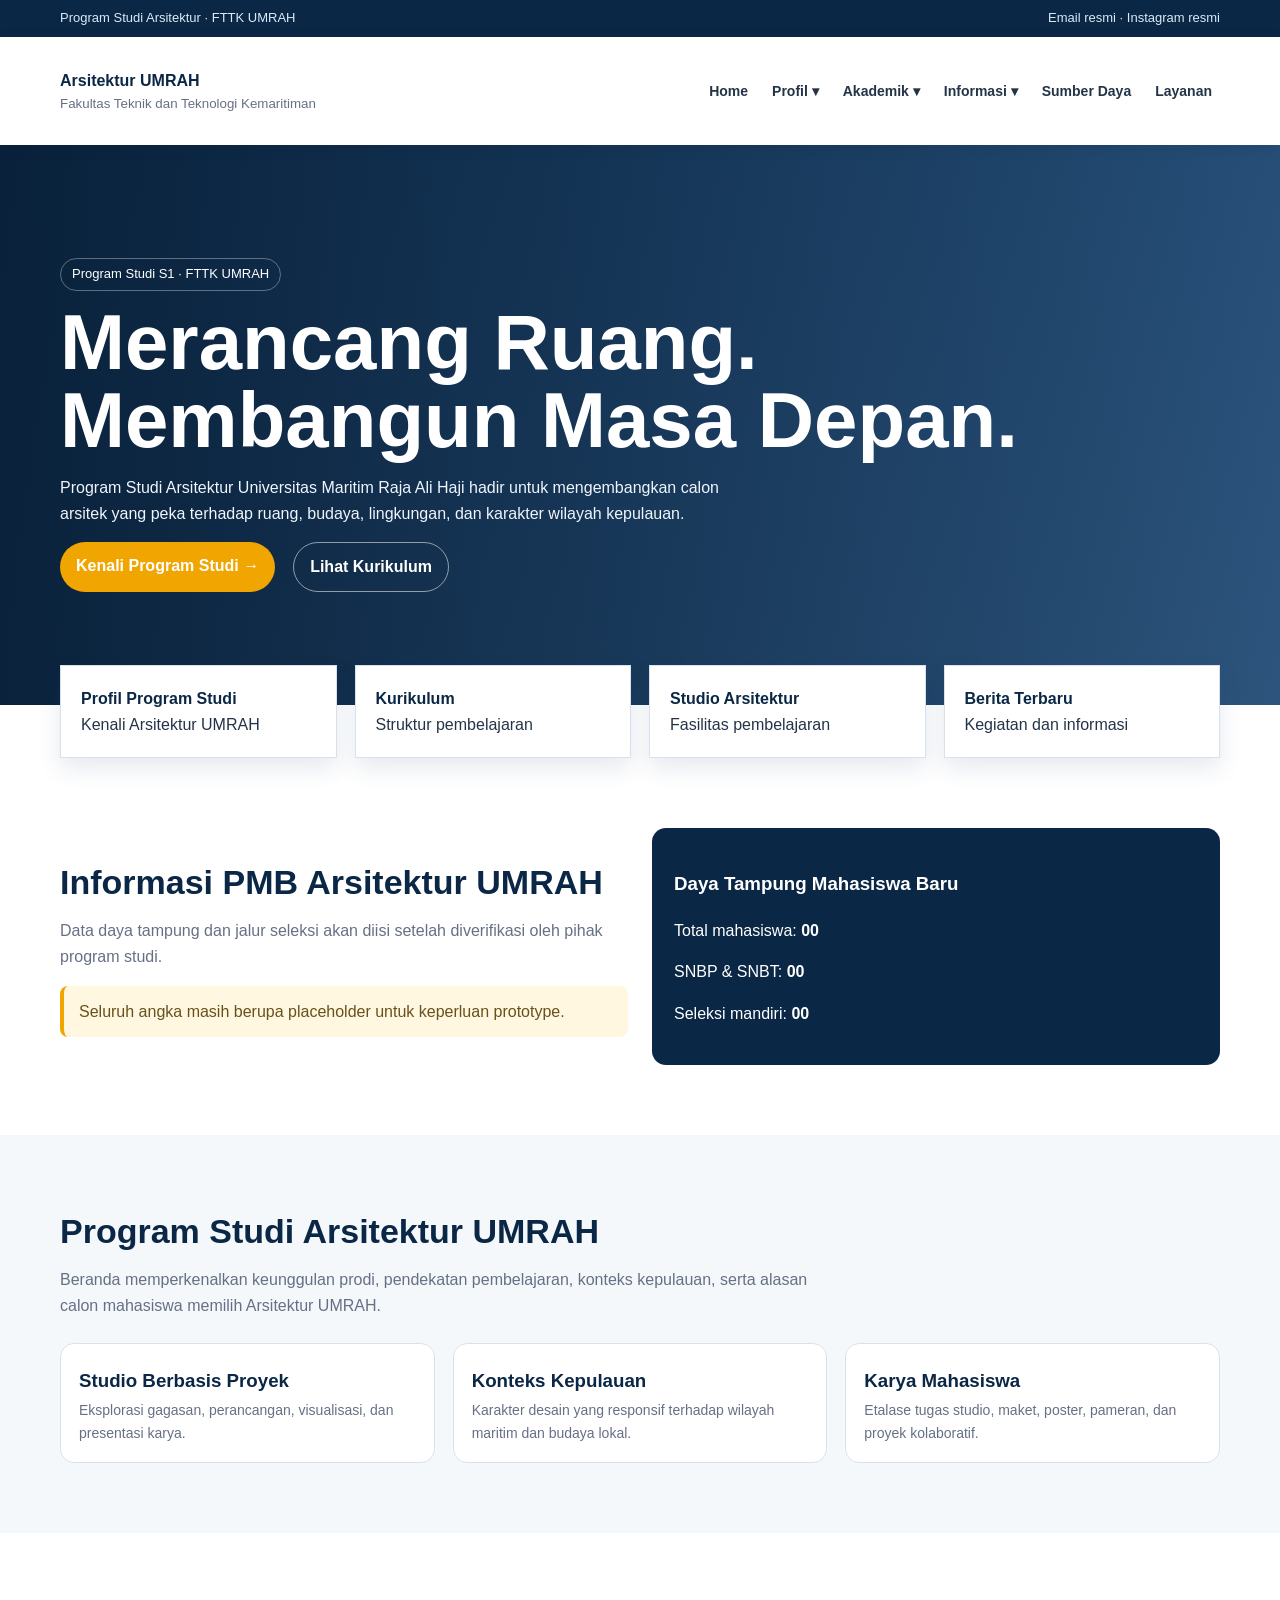
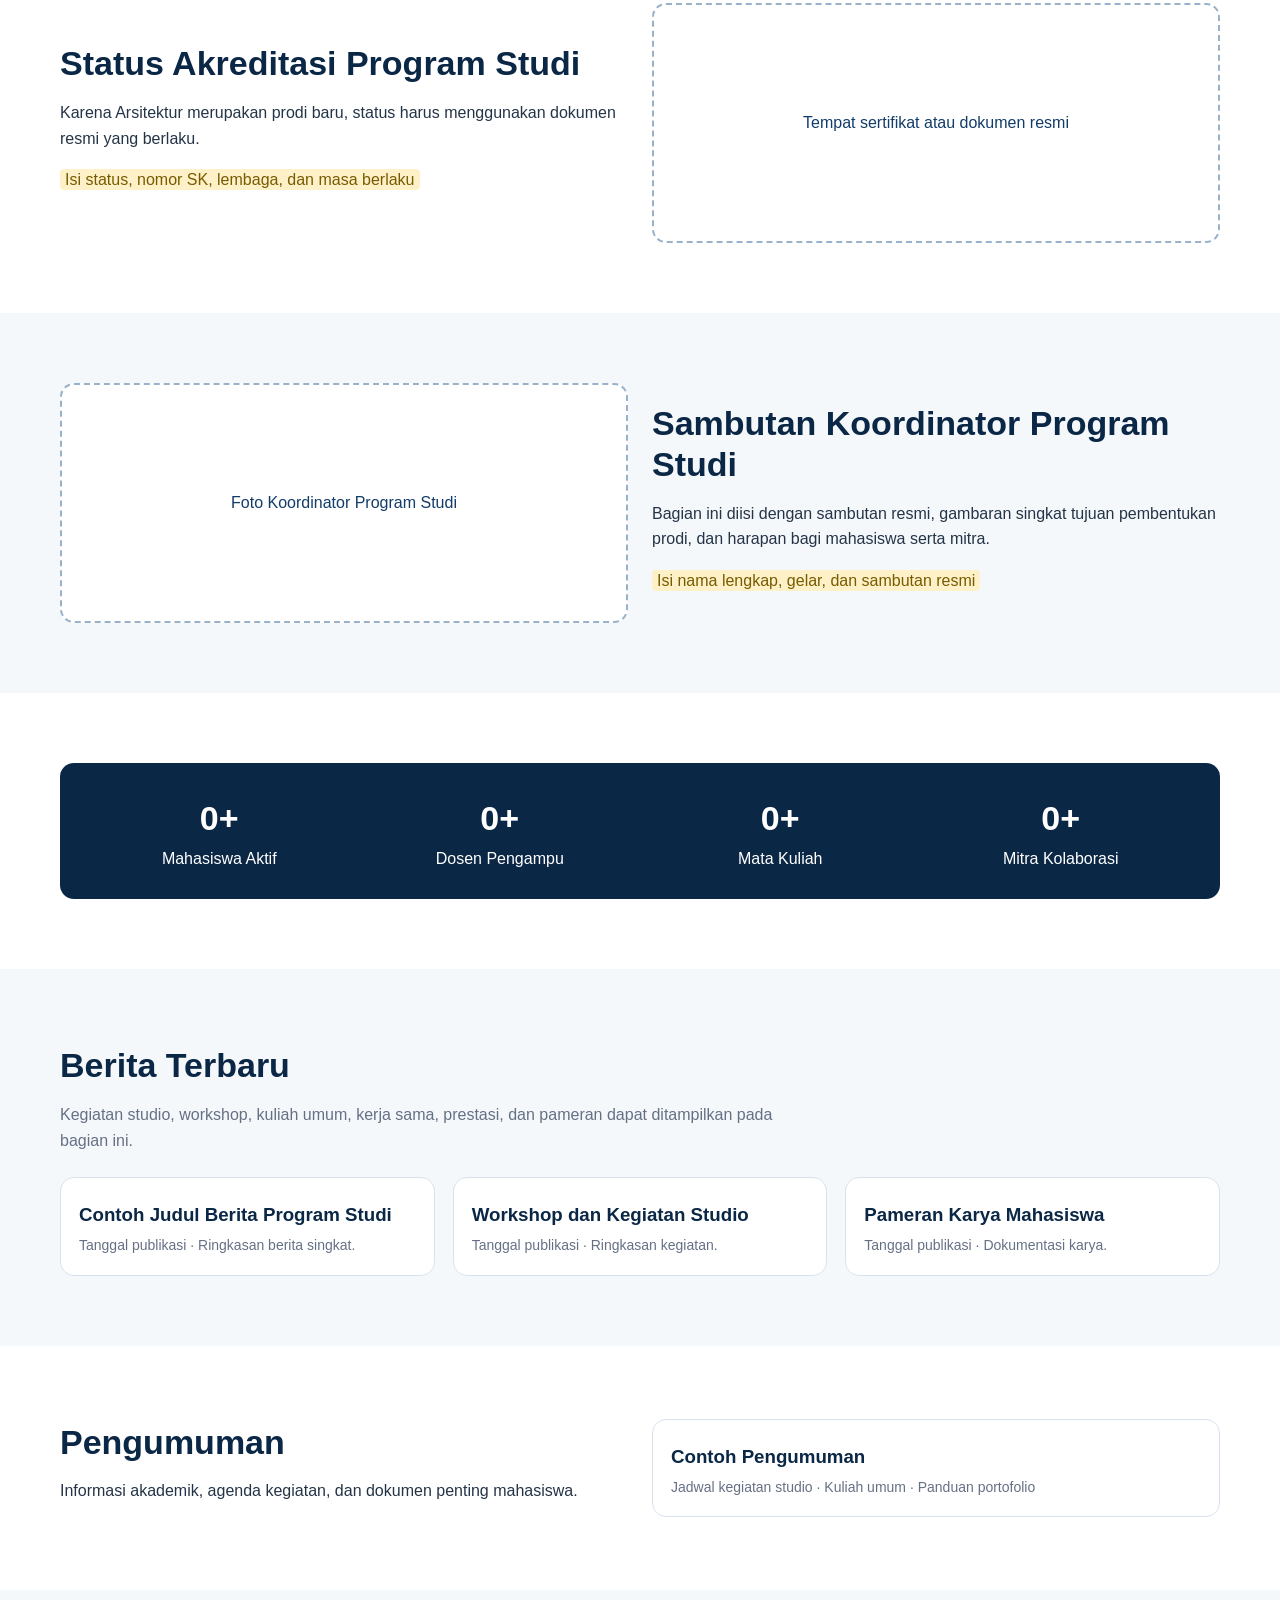
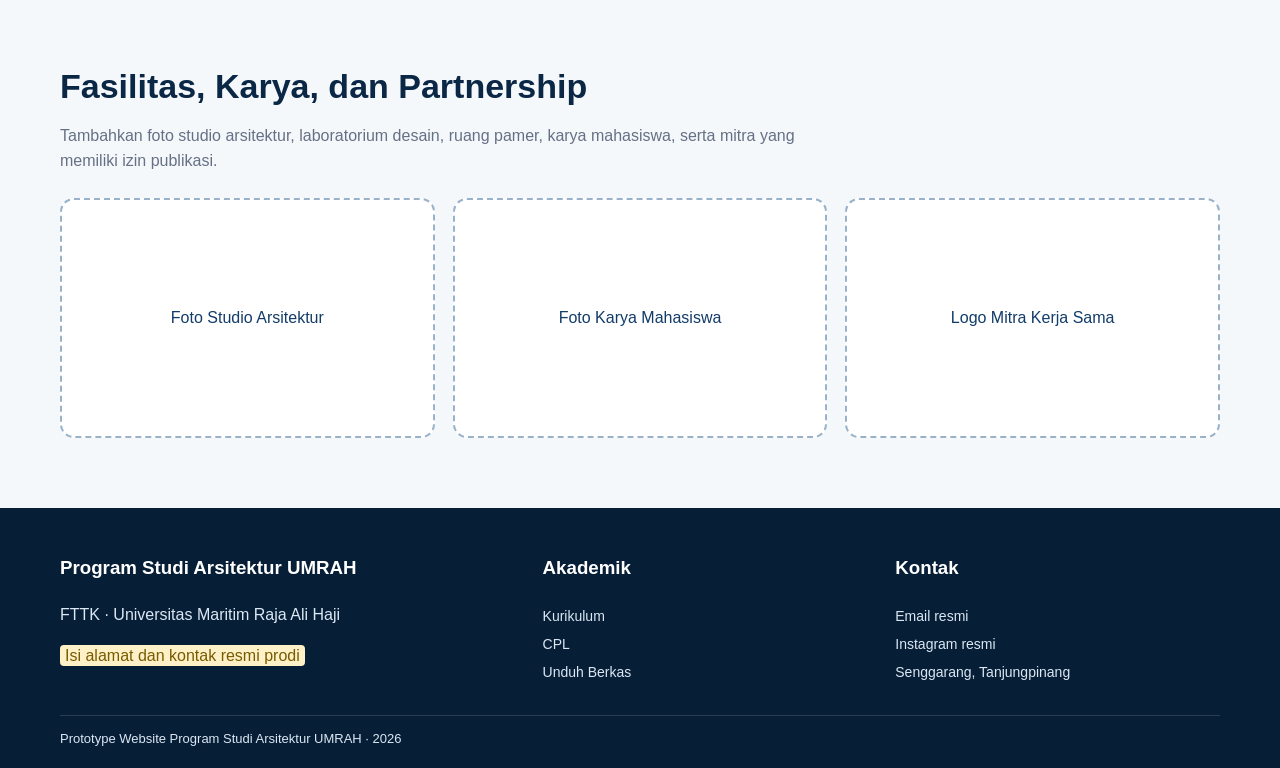
==== index.html @ 15f30414 "feat: add initial responsive homepage prototype" ====
<!doctype html>
<html lang="id">
<head>
<meta charset="utf-8"><meta name="viewport" content="width=device-width,initial-scale=1">
<title>Arsitektur UMRAH</title>
<meta name="description" content="Prototype website Program Studi Arsitektur FTTK UMRAH">
<style>
:root{--navy:#0b2746;--blue:#123c69;--gold:#f0a500;--soft:#f5f8fb;--line:#d9e2ec;--text:#243447;--muted:#667085}*{box-sizing:border-box}html{scroll-behavior:smooth}body{margin:0;font-family:Arial,sans-serif;color:var(--text);line-height:1.6}a{text-decoration:none;color:inherit}.wrap{width:min(1160px,calc(100% - 32px));margin:auto}.top{background:var(--navy);color:#dce9f6;font-size:13px;padding:8px 0}.top .wrap,.nav,.hero-actions,.cards,.quick,.stats,.footer-grid{display:flex;gap:18px}.top .wrap{justify-content:space-between}.header{position:sticky;top:0;background:#fff;z-index:10;box-shadow:0 3px 14px #00000014}.nav{align-items:center;min-height:76px}.brand{font-weight:800;color:var(--navy);min-width:250px}.brand small{display:block;color:var(--muted);font-weight:400}.menu{display:flex;gap:8px;margin-left:auto;list-style:none;padding:0}.menu li{position:relative}.menu>a,.menu li>a{display:block;padding:27px 8px;font-size:14px;font-weight:700}.drop{display:none;position:absolute;top:72px;left:0;min-width:220px;background:#fff;border:1px solid var(--line);border-radius:10px;padding:7px;list-style:none;box-shadow:0 10px 24px #123c6924}.drop a{padding:8px!important;font-weight:500!important}.menu li:hover .drop{display:block}.hero{min-height:560px;color:#fff;display:grid;align-items:center;background:linear-gradient(90deg,#071e37f2,#123c69bd),linear-gradient(145deg,#315b7e,#7b9ab3)}.hero h1{font-size:clamp(44px,7vw,78px);line-height:1;margin:12px 0}.hero p{max-width:700px;color:#eef5fc}.tag{display:inline-block;border:1px solid #ffffff55;padding:5px 11px;border-radius:30px;font-size:13px}.btn{display:inline-block;background:var(--gold);padding:11px 16px;border-radius:30px;font-weight:800}.outline{background:transparent;color:#fff;border:1px solid #ffffff88}.quick{margin-top:-40px;position:relative;z-index:2}.quick a{flex:1;background:#fff;padding:20px;border:1px solid var(--line);box-shadow:0 10px 22px #123c691c}.quick strong{display:block;color:var(--navy)}section{padding:70px 0}.soft{background:var(--soft)}h2{color:var(--navy);font-size:34px;line-height:1.2;margin:6px 0 12px}.lead{max-width:760px;color:var(--muted)}.cards{display:grid;grid-template-columns:repeat(3,1fr);margin-top:24px}.card{background:#fff;border:1px solid var(--line);border-radius:14px;padding:18px}.card h3{margin:4px 0;color:var(--navy)}.card p{margin:0;color:var(--muted);font-size:14px}.notice{border-left:4px solid var(--gold);background:#fff7df;padding:13px 15px;border-radius:8px;color:#68511c}.split{display:grid;grid-template-columns:1fr 1fr;gap:24px;align-items:center}.panel{background:var(--navy);color:#fff;padding:22px;border-radius:14px}.stats{justify-content:space-between;background:var(--navy);color:#fff;padding:28px;border-radius:14px}.stats div{text-align:center;flex:1}.stats strong{display:block;font-size:34px}.placeholder{background:#fff1c7;color:#775b00;padding:2px 5px;border-radius:4px}.photo{min-height:240px;border:2px dashed #9ab2c9;border-radius:14px;display:grid;place-items:center;text-align:center;color:var(--blue);background:#fff}.footer{background:#071e37;color:#dbe8f3;padding:45px 0 18px}.footer-grid{display:grid;grid-template-columns:1.4fr 1fr 1fr;gap:28px}.footer h3{color:#fff;margin-top:0}.footer a{display:block;color:#dbe8f3;padding:3px 0;font-size:14px}.copy{border-top:1px solid #ffffff24;margin-top:28px;padding-top:13px;font-size:13px}.toggle{display:none;margin-left:auto;font-size:25px;background:none;border:0}@media(max-width:900px){.toggle{display:block}.menu{display:none;position:absolute;top:76px;left:0;right:0;background:#fff;padding:12px;box-shadow:0 10px 18px #0002}.menu.open{display:block}.menu li>a{padding:10px}.drop{position:static;box-shadow:none;border:0}.menu li:hover .drop{display:block}.quick,.split,.cards,.footer-grid{display:grid;grid-template-columns:1fr}.quick{gap:0}.top{display:none}.hero{min-height:500px}section{padding:54px 0}}
</style>
</head>
<body>
<div class="top"><div class="wrap"><span>Program Studi Arsitektur · FTTK UMRAH</span><span>Email resmi · Instagram resmi</span></div></div>
<header class="header"><div class="wrap nav"><a class="brand" href="#home">Arsitektur UMRAH<small>Fakultas Teknik dan Teknologi Kemaritiman</small></a><button class="toggle" aria-label="Buka menu">☰</button><ul class="menu"><li><a href="#home">Home</a></li><li><a href="#profil">Profil ▾</a><ul class="drop"><li><a href="#profil">Profil Program Studi</a></li><li><a href="#sambutan">Sekapur Sirih</a></li><li><a href="#profil">Visi, Misi & Tujuan</a></li></ul></li><li><a href="#akademik">Akademik ▾</a><ul class="drop"><li><a href="#akademik">Kurikulum</a></li><li><a href="#akademik">RPS</a></li><li><a href="#akademik">CPL</a></li></ul></li><li><a href="#berita">Informasi ▾</a><ul class="drop"><li><a href="#berita">Berita</a></li><li><a href="#pengumuman">Pengumuman</a></li></ul></li><li><a href="#fasilitas">Sumber Daya</a></li><li><a href="#footer">Layanan</a></li></ul></div></header>
<main>
<section class="hero" id="home"><div class="wrap"><span class="tag">Program Studi S1 · FTTK UMRAH</span><h1>Merancang Ruang.<br>Membangun Masa Depan.</h1><p>Program Studi Arsitektur Universitas Maritim Raja Ali Haji hadir untuk mengembangkan calon arsitek yang peka terhadap ruang, budaya, lingkungan, dan karakter wilayah kepulauan.</p><div class="hero-actions"><a class="btn" href="#profil">Kenali Program Studi →</a><a class="btn outline" href="#akademik">Lihat Kurikulum</a></div></div></section>
<div class="wrap quick"><a href="#profil"><strong>Profil Program Studi</strong>Kenali Arsitektur UMRAH</a><a href="#akademik"><strong>Kurikulum</strong>Struktur pembelajaran</a><a href="#fasilitas"><strong>Studio Arsitektur</strong>Fasilitas pembelajaran</a><a href="#berita"><strong>Berita Terbaru</strong>Kegiatan dan informasi</a></div>
<section><div class="wrap split"><div><h2>Informasi PMB Arsitektur UMRAH</h2><p class="lead">Data daya tampung dan jalur seleksi akan diisi setelah diverifikasi oleh pihak program studi.</p><div class="notice">Seluruh angka masih berupa placeholder untuk keperluan prototype.</div></div><div class="panel"><h3>Daya Tampung Mahasiswa Baru</h3><p>Total mahasiswa: <b>00</b></p><p>SNBP & SNBT: <b>00</b></p><p>Seleksi mandiri: <b>00</b></p></div></div></section>
<section class="soft" id="profil"><div class="wrap"><h2>Program Studi Arsitektur UMRAH</h2><p class="lead">Beranda memperkenalkan keunggulan prodi, pendekatan pembelajaran, konteks kepulauan, serta alasan calon mahasiswa memilih Arsitektur UMRAH.</p><div class="cards"><article class="card"><h3>Studio Berbasis Proyek</h3><p>Eksplorasi gagasan, perancangan, visualisasi, dan presentasi karya.</p></article><article class="card"><h3>Konteks Kepulauan</h3><p>Karakter desain yang responsif terhadap wilayah maritim dan budaya lokal.</p></article><article class="card"><h3>Karya Mahasiswa</h3><p>Etalase tugas studio, maket, poster, pameran, dan proyek kolaboratif.</p></article></div></div></section>
<section id="akademik"><div class="wrap split"><div><h2>Status Akreditasi Program Studi</h2><p>Karena Arsitektur merupakan prodi baru, status harus menggunakan dokumen resmi yang berlaku.</p><p><span class="placeholder">Isi status, nomor SK, lembaga, dan masa berlaku</span></p></div><div class="photo">Tempat sertifikat atau dokumen resmi</div></div></section>
<section class="soft" id="sambutan"><div class="wrap split"><div class="photo">Foto Koordinator Program Studi</div><div><h2>Sambutan Koordinator Program Studi</h2><p>Bagian ini diisi dengan sambutan resmi, gambaran singkat tujuan pembentukan prodi, dan harapan bagi mahasiswa serta mitra.</p><p><span class="placeholder">Isi nama lengkap, gelar, dan sambutan resmi</span></p></div></div></section>
<section><div class="wrap stats"><div><strong>0+</strong>Mahasiswa Aktif</div><div><strong>0+</strong>Dosen Pengampu</div><div><strong>0+</strong>Mata Kuliah</div><div><strong>0+</strong>Mitra Kolaborasi</div></div></section>
<section class="soft" id="berita"><div class="wrap"><h2>Berita Terbaru</h2><p class="lead">Kegiatan studio, workshop, kuliah umum, kerja sama, prestasi, dan pameran dapat ditampilkan pada bagian ini.</p><div class="cards"><article class="card"><h3>Contoh Judul Berita Program Studi</h3><p>Tanggal publikasi · Ringkasan berita singkat.</p></article><article class="card"><h3>Workshop dan Kegiatan Studio</h3><p>Tanggal publikasi · Ringkasan kegiatan.</p></article><article class="card"><h3>Pameran Karya Mahasiswa</h3><p>Tanggal publikasi · Dokumentasi karya.</p></article></div></div></section>
<section id="pengumuman"><div class="wrap split"><div><h2>Pengumuman</h2><p>Informasi akademik, agenda kegiatan, dan dokumen penting mahasiswa.</p></div><div class="card"><h3>Contoh Pengumuman</h3><p>Jadwal kegiatan studio · Kuliah umum · Panduan portofolio</p></div></div></section>
<section class="soft" id="fasilitas"><div class="wrap"><h2>Fasilitas, Karya, dan Partnership</h2><p class="lead">Tambahkan foto studio arsitektur, laboratorium desain, ruang pamer, karya mahasiswa, serta mitra yang memiliki izin publikasi.</p><div class="cards"><div class="photo">Foto Studio Arsitektur</div><div class="photo">Foto Karya Mahasiswa</div><div class="photo">Logo Mitra Kerja Sama</div></div></div></section>
</main>
<footer class="footer" id="footer"><div class="wrap"><div class="footer-grid"><div><h3>Program Studi Arsitektur UMRAH</h3><p>FTTK · Universitas Maritim Raja Ali Haji</p><p><span class="placeholder">Isi alamat dan kontak resmi prodi</span></p></div><div><h3>Akademik</h3><a href="#akademik">Kurikulum</a><a href="#akademik">CPL</a><a href="#pengumuman">Unduh Berkas</a></div><div><h3>Kontak</h3><a href="#">Email resmi</a><a href="#">Instagram resmi</a><a href="#">Senggarang, Tanjungpinang</a></div></div><div class="copy">Prototype Website Program Studi Arsitektur UMRAH · <span id="year"></span></div></div></footer>
<script>const t=document.querySelector('.toggle'),m=document.querySelector('.menu');t.onclick=()=>m.classList.toggle('open');document.getElementById('year').textContent=new Date().getFullYear()</script>
</body></html>
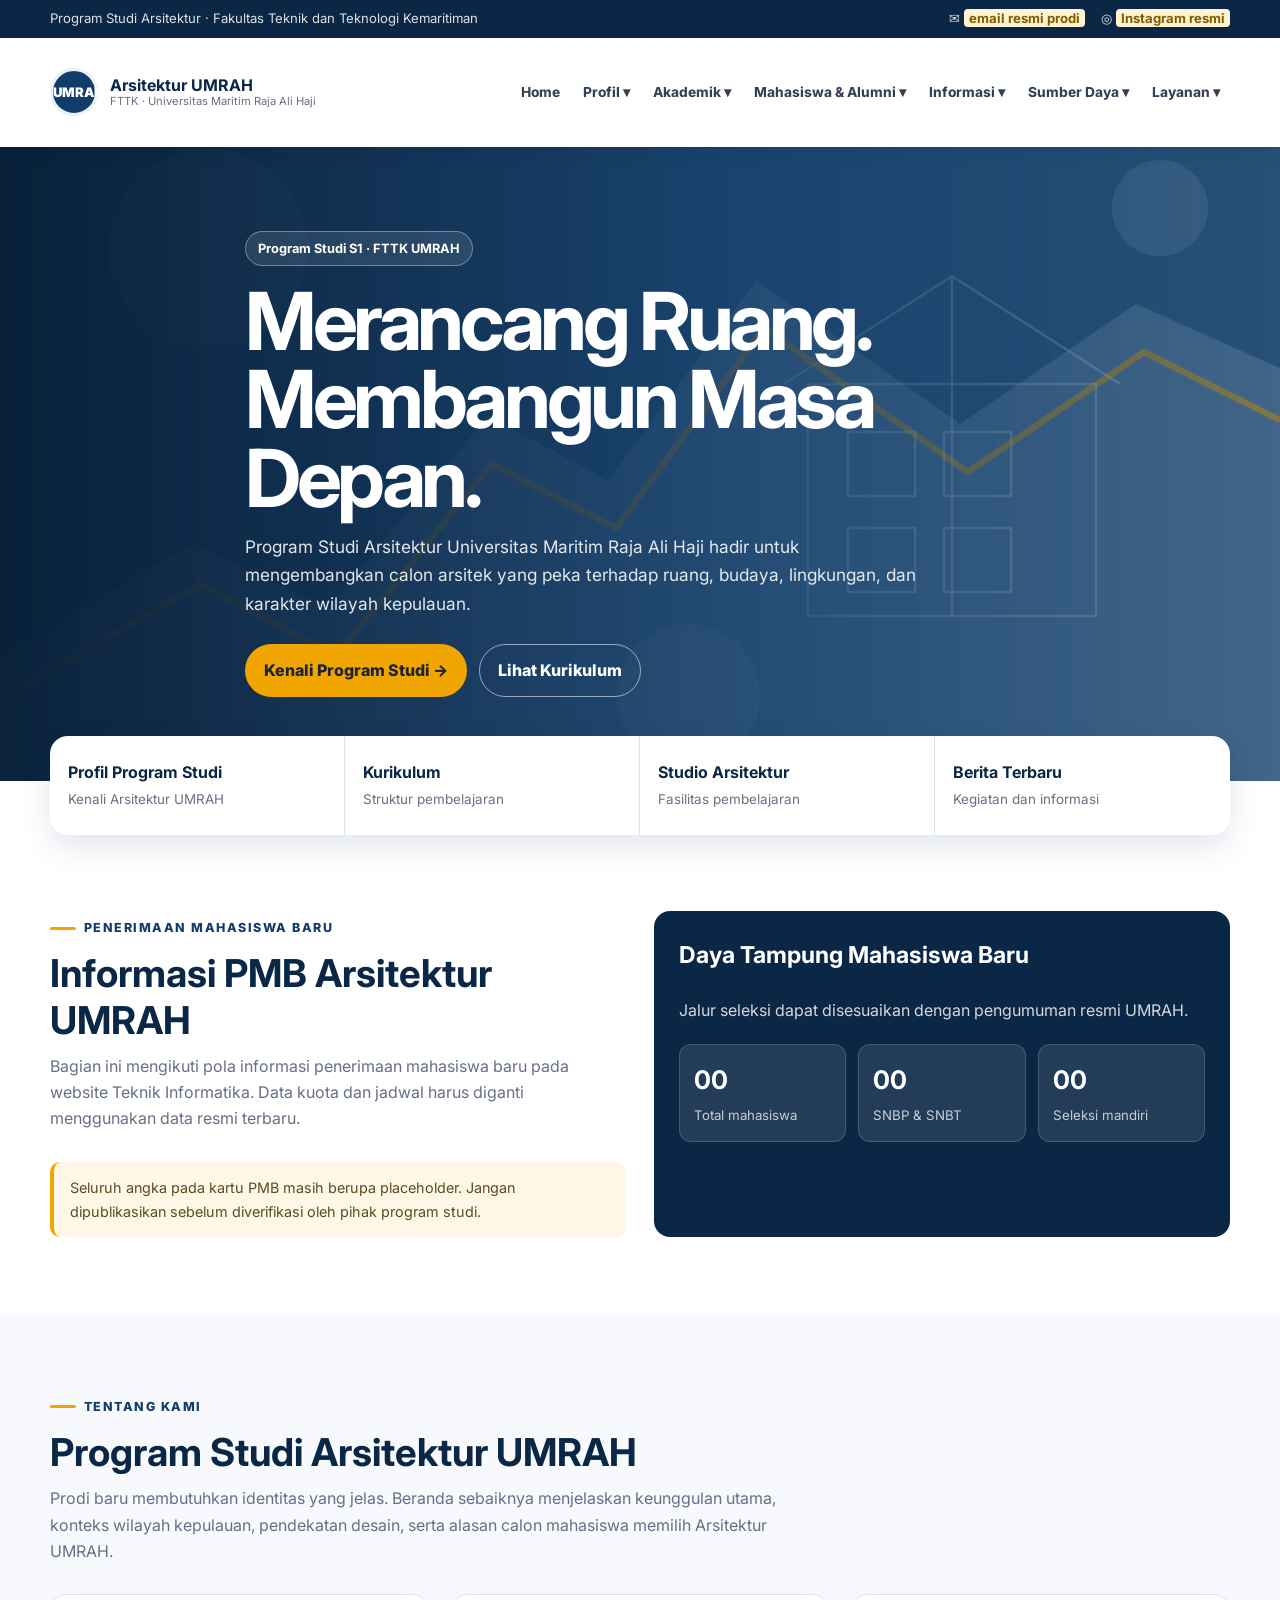
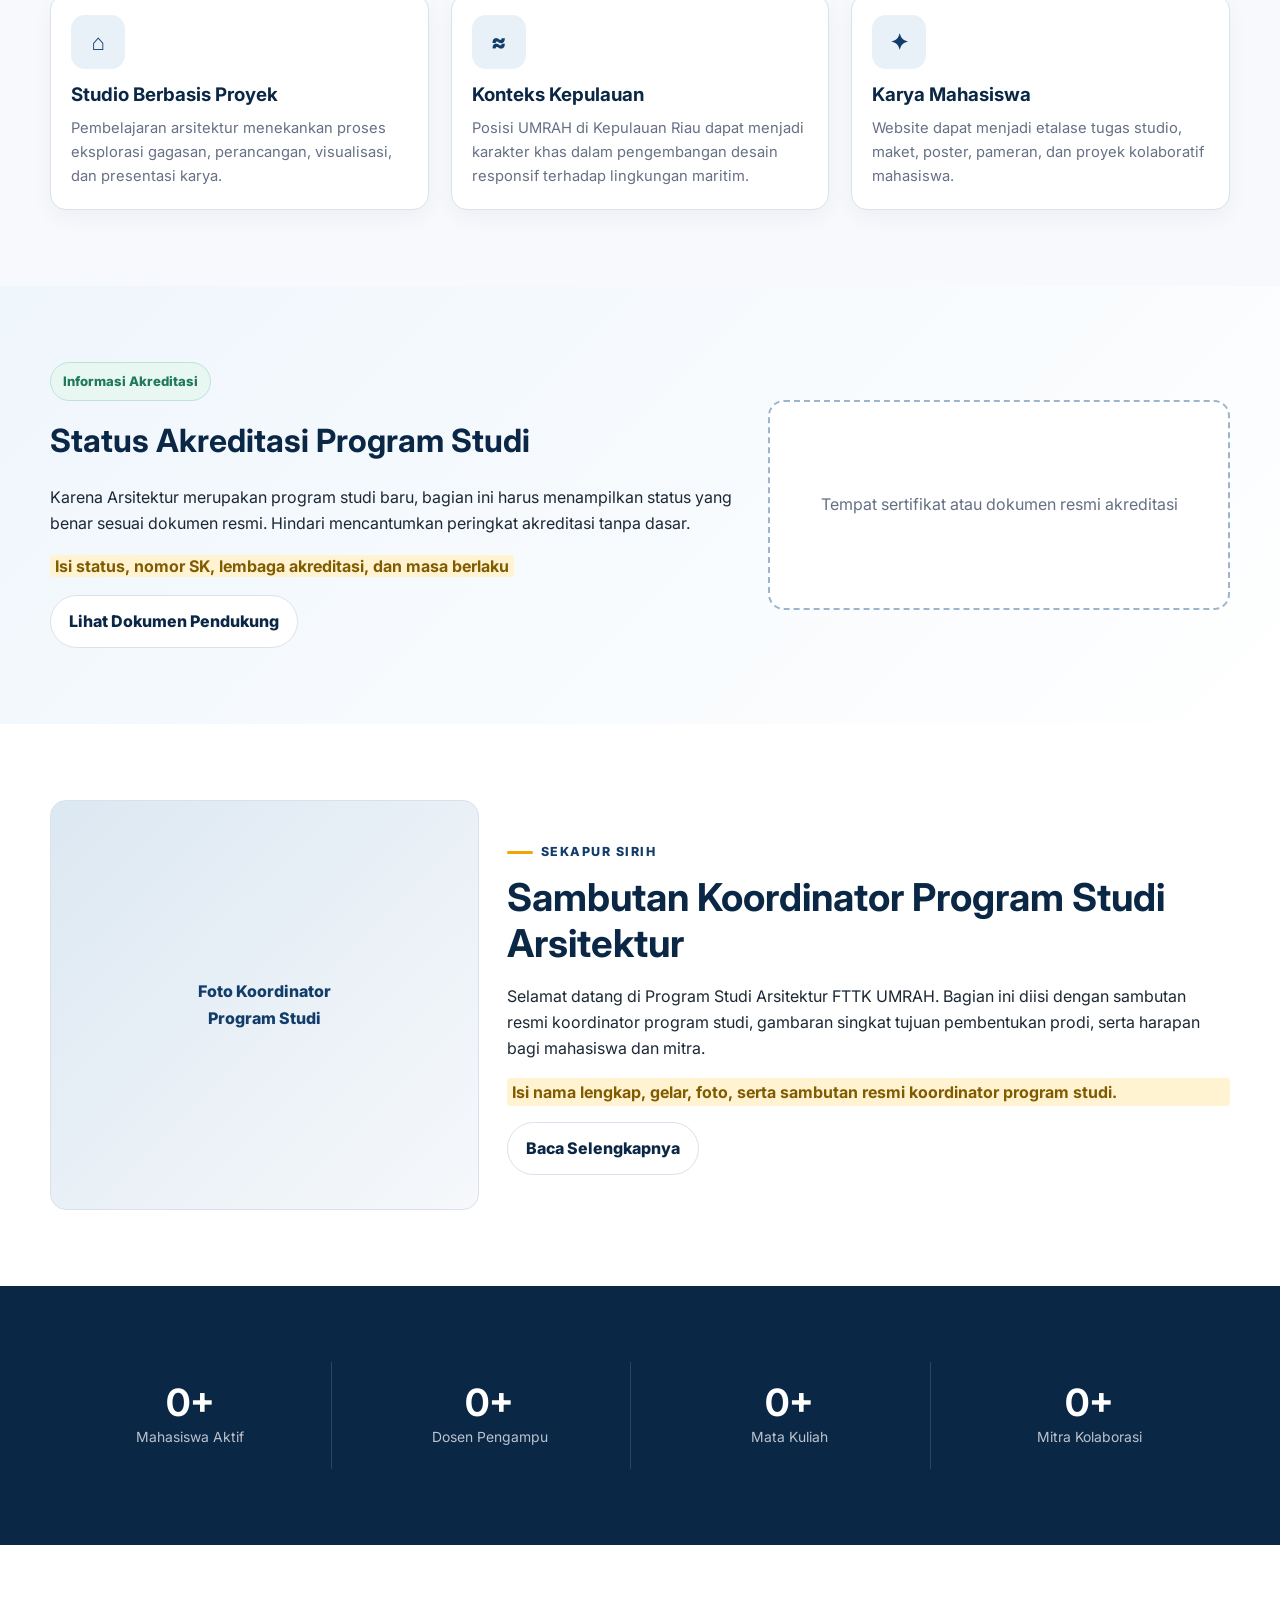
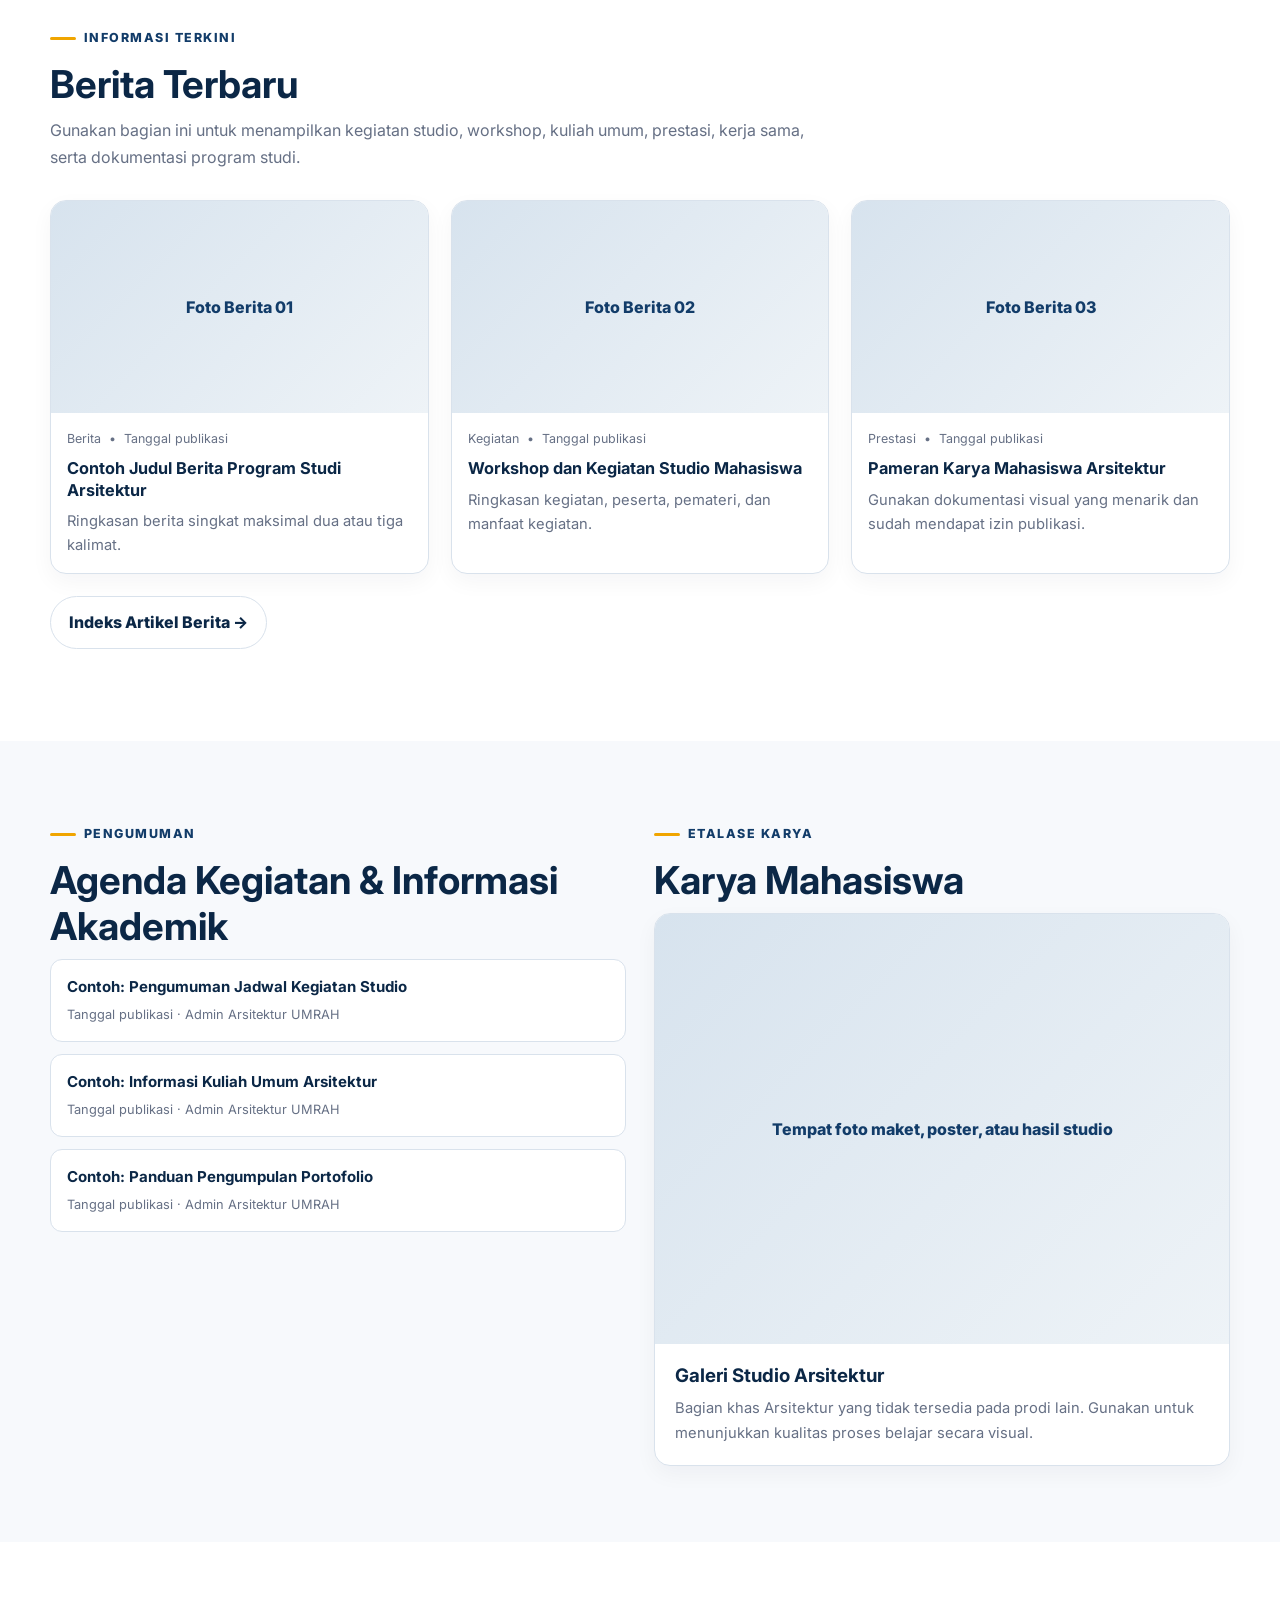
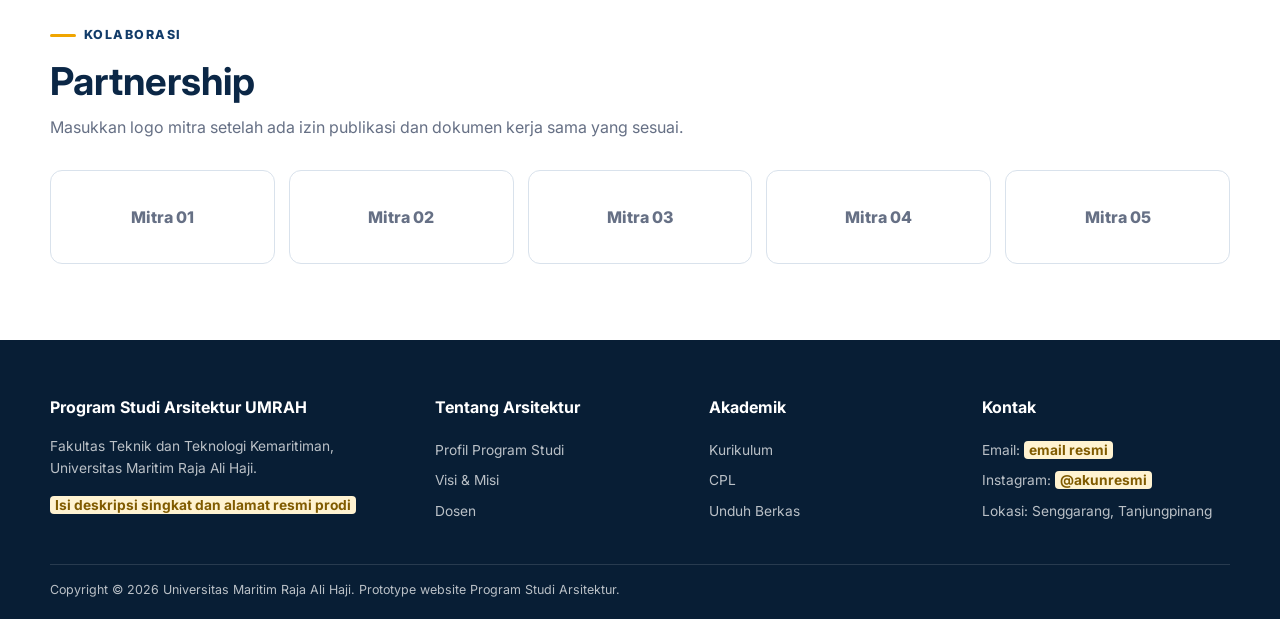
==== commit 108e72a1: "Refactor index.html structure and content Updated the structure and content of the index.html file, " ====
--- a/index.html
+++ b/index.html
@@ -1,28 +1,257 @@
 <!doctype html>
 <html lang="id">
 <head>
-<meta charset="utf-8"><meta name="viewport" content="width=device-width,initial-scale=1">
-<title>Arsitektur UMRAH</title>
-<meta name="description" content="Prototype website Program Studi Arsitektur FTTK UMRAH">
-<style>
-:root{--navy:#0b2746;--blue:#123c69;--gold:#f0a500;--soft:#f5f8fb;--line:#d9e2ec;--text:#243447;--muted:#667085}*{box-sizing:border-box}html{scroll-behavior:smooth}body{margin:0;font-family:Arial,sans-serif;color:var(--text);line-height:1.6}a{text-decoration:none;color:inherit}.wrap{width:min(1160px,calc(100% - 32px));margin:auto}.top{background:var(--navy);color:#dce9f6;font-size:13px;padding:8px 0}.top .wrap,.nav,.hero-actions,.cards,.quick,.stats,.footer-grid{display:flex;gap:18px}.top .wrap{justify-content:space-between}.header{position:sticky;top:0;background:#fff;z-index:10;box-shadow:0 3px 14px #00000014}.nav{align-items:center;min-height:76px}.brand{font-weight:800;color:var(--navy);min-width:250px}.brand small{display:block;color:var(--muted);font-weight:400}.menu{display:flex;gap:8px;margin-left:auto;list-style:none;padding:0}.menu li{position:relative}.menu>a,.menu li>a{display:block;padding:27px 8px;font-size:14px;font-weight:700}.drop{display:none;position:absolute;top:72px;left:0;min-width:220px;background:#fff;border:1px solid var(--line);border-radius:10px;padding:7px;list-style:none;box-shadow:0 10px 24px #123c6924}.drop a{padding:8px!important;font-weight:500!important}.menu li:hover .drop{display:block}.hero{min-height:560px;color:#fff;display:grid;align-items:center;background:linear-gradient(90deg,#071e37f2,#123c69bd),linear-gradient(145deg,#315b7e,#7b9ab3)}.hero h1{font-size:clamp(44px,7vw,78px);line-height:1;margin:12px 0}.hero p{max-width:700px;color:#eef5fc}.tag{display:inline-block;border:1px solid #ffffff55;padding:5px 11px;border-radius:30px;font-size:13px}.btn{display:inline-block;background:var(--gold);padding:11px 16px;border-radius:30px;font-weight:800}.outline{background:transparent;color:#fff;border:1px solid #ffffff88}.quick{margin-top:-40px;position:relative;z-index:2}.quick a{flex:1;background:#fff;padding:20px;border:1px solid var(--line);box-shadow:0 10px 22px #123c691c}.quick strong{display:block;color:var(--navy)}section{padding:70px 0}.soft{background:var(--soft)}h2{color:var(--navy);font-size:34px;line-height:1.2;margin:6px 0 12px}.lead{max-width:760px;color:var(--muted)}.cards{display:grid;grid-template-columns:repeat(3,1fr);margin-top:24px}.card{background:#fff;border:1px solid var(--line);border-radius:14px;padding:18px}.card h3{margin:4px 0;color:var(--navy)}.card p{margin:0;color:var(--muted);font-size:14px}.notice{border-left:4px solid var(--gold);background:#fff7df;padding:13px 15px;border-radius:8px;color:#68511c}.split{display:grid;grid-template-columns:1fr 1fr;gap:24px;align-items:center}.panel{background:var(--navy);color:#fff;padding:22px;border-radius:14px}.stats{justify-content:space-between;background:var(--navy);color:#fff;padding:28px;border-radius:14px}.stats div{text-align:center;flex:1}.stats strong{display:block;font-size:34px}.placeholder{background:#fff1c7;color:#775b00;padding:2px 5px;border-radius:4px}.photo{min-height:240px;border:2px dashed #9ab2c9;border-radius:14px;display:grid;place-items:center;text-align:center;color:var(--blue);background:#fff}.footer{background:#071e37;color:#dbe8f3;padding:45px 0 18px}.footer-grid{display:grid;grid-template-columns:1.4fr 1fr 1fr;gap:28px}.footer h3{color:#fff;margin-top:0}.footer a{display:block;color:#dbe8f3;padding:3px 0;font-size:14px}.copy{border-top:1px solid #ffffff24;margin-top:28px;padding-top:13px;font-size:13px}.toggle{display:none;margin-left:auto;font-size:25px;background:none;border:0}@media(max-width:900px){.toggle{display:block}.menu{display:none;position:absolute;top:76px;left:0;right:0;background:#fff;padding:12px;box-shadow:0 10px 18px #0002}.menu.open{display:block}.menu li>a{padding:10px}.drop{position:static;box-shadow:none;border:0}.menu li:hover .drop{display:block}.quick,.split,.cards,.footer-grid{display:grid;grid-template-columns:1fr}.quick{gap:0}.top{display:none}.hero{min-height:500px}section{padding:54px 0}}
-</style>
+  <meta charset="utf-8">
+  <meta name="viewport" content="width=device-width, initial-scale=1">
+  <title>Program Studi Arsitektur FTTK UMRAH</title>
+  <meta name="description" content="Prototype website Program Studi Arsitektur FTTK UMRAH">
+  <link rel="preconnect" href="https://fonts.googleapis.com">
+  <link rel="preconnect" href="https://fonts.gstatic.com" crossorigin>
+  <link href="https://fonts.googleapis.com/css2?family=Inter:wght@400;500;600;700;800;900&display=swap" rel="stylesheet">
+  <link rel="stylesheet" href="assets/css/style.css">
 </head>
 <body>
-<div class="top"><div class="wrap"><span>Program Studi Arsitektur · FTTK UMRAH</span><span>Email resmi · Instagram resmi</span></div></div>
-<header class="header"><div class="wrap nav"><a class="brand" href="#home">Arsitektur UMRAH<small>Fakultas Teknik dan Teknologi Kemaritiman</small></a><button class="toggle" aria-label="Buka menu">☰</button><ul class="menu"><li><a href="#home">Home</a></li><li><a href="#profil">Profil ▾</a><ul class="drop"><li><a href="#profil">Profil Program Studi</a></li><li><a href="#sambutan">Sekapur Sirih</a></li><li><a href="#profil">Visi, Misi & Tujuan</a></li></ul></li><li><a href="#akademik">Akademik ▾</a><ul class="drop"><li><a href="#akademik">Kurikulum</a></li><li><a href="#akademik">RPS</a></li><li><a href="#akademik">CPL</a></li></ul></li><li><a href="#berita">Informasi ▾</a><ul class="drop"><li><a href="#berita">Berita</a></li><li><a href="#pengumuman">Pengumuman</a></li></ul></li><li><a href="#fasilitas">Sumber Daya</a></li><li><a href="#footer">Layanan</a></li></ul></div></header>
+
+<div class="topbar">
+  <div class="container topbar-inner">
+    <div>Program Studi Arsitektur · Fakultas Teknik dan Teknologi Kemaritiman</div>
+    <div class="topbar-links">
+      <span>✉ <span class="placeholder">email resmi prodi</span></span>
+      <span>◎ <span class="placeholder">Instagram resmi</span></span>
+    </div>
+  </div>
+</div>
+
+
+<header class="site-header">
+  <div class="container navbar">
+    <a class="brand" href="index.html">
+      <div class="brand-mark">UMRAH</div>
+      <div class="brand-text">
+        <strong>Arsitektur UMRAH</strong>
+        <span>FTTK · Universitas Maritim Raja Ali Haji</span>
+      </div>
+    </a>
+    <button class="menu-toggle" aria-label="Buka navigasi" aria-expanded="false">☰</button>
+    <ul class="nav-menu">
+      <li class="nav-item"><a class="nav-link" href="index.html">Home</a></li>
+      <li class="nav-item"><a class="nav-link" href="#">Profil ▾</a>
+        <ul class="dropdown">
+          <li><a href="pages/profil-program-studi.html">Profil Program Studi</a></li>
+          <li><a href="pages/profil-program-studi.html#sambutan">Sekapur Sirih</a></li>
+          <li><a href="pages/profil-program-studi.html#sejarah">Sejarah</a></li>
+          <li><a href="pages/visi-misi.html">Visi, Misi & Tujuan</a></li>
+          <li><a href="pages/profil-program-studi.html#struktur">Struktur Organisasi</a></li>
+          <li><a href="pages/dosen.html">Dosen Arsitektur</a></li>
+        </ul>
+      </li>
+      <li class="nav-item"><a class="nav-link" href="#">Akademik ▾</a>
+        <ul class="dropdown">
+          <li><a href="pages/kurikulum.html">Kurikulum</a></li>
+          <li><a href="pages/kurikulum.html#rps">RPS</a></li>
+          <li><a href="pages/kurikulum.html#profil-lulusan">Profil Lulusan</a></li>
+          <li><a href="pages/kurikulum.html#cpl">Capaian Pembelajaran Lulusan</a></li>
+        </ul>
+      </li>
+      <li class="nav-item"><a class="nav-link" href="#">Mahasiswa & Alumni ▾</a>
+        <ul class="dropdown">
+          <li><a href="pages/prestasi.html">Prestasi Mahasiswa</a></li>
+          <li><a href="pages/prestasi.html#karya">Karya Mahasiswa</a></li>
+          <li><a href="pages/prestasi.html#alumni">Alumni</a></li>
+        </ul>
+      </li>
+      <li class="nav-item"><a class="nav-link" href="#">Informasi ▾</a>
+        <ul class="dropdown">
+          <li><a href="pages/berita.html">Berita</a></li>
+          <li><a href="pages/pengumuman.html">Pengumuman</a></li>
+        </ul>
+      </li>
+      <li class="nav-item"><a class="nav-link" href="#">Sumber Daya ▾</a>
+        <ul class="dropdown">
+          <li><a href="pages/fasilitas.html">Fasilitas & Studio</a></li>
+          <li><a href="pages/fasilitas.html#penelitian">Penelitian</a></li>
+          <li><a href="pages/fasilitas.html#pengabdian">Pengabdian Masyarakat</a></li>
+        </ul>
+      </li>
+      <li class="nav-item"><a class="nav-link" href="#">Layanan ▾</a>
+        <ul class="dropdown">
+          <li><a href="pages/mbkm.html">Program MBKM</a></li>
+          <li><a href="pages/mbkm.html#kerja-praktik">Kerja Praktik</a></li>
+          <li><a href="pages/unduh.html">Unduh Berkas</a></li>
+        </ul>
+      </li>
+    </ul>
+  </div>
+</header>
+
+
 <main>
-<section class="hero" id="home"><div class="wrap"><span class="tag">Program Studi S1 · FTTK UMRAH</span><h1>Merancang Ruang.<br>Membangun Masa Depan.</h1><p>Program Studi Arsitektur Universitas Maritim Raja Ali Haji hadir untuk mengembangkan calon arsitek yang peka terhadap ruang, budaya, lingkungan, dan karakter wilayah kepulauan.</p><div class="hero-actions"><a class="btn" href="#profil">Kenali Program Studi →</a><a class="btn outline" href="#akademik">Lihat Kurikulum</a></div></div></section>
-<div class="wrap quick"><a href="#profil"><strong>Profil Program Studi</strong>Kenali Arsitektur UMRAH</a><a href="#akademik"><strong>Kurikulum</strong>Struktur pembelajaran</a><a href="#fasilitas"><strong>Studio Arsitektur</strong>Fasilitas pembelajaran</a><a href="#berita"><strong>Berita Terbaru</strong>Kegiatan dan informasi</a></div>
-<section><div class="wrap split"><div><h2>Informasi PMB Arsitektur UMRAH</h2><p class="lead">Data daya tampung dan jalur seleksi akan diisi setelah diverifikasi oleh pihak program studi.</p><div class="notice">Seluruh angka masih berupa placeholder untuk keperluan prototype.</div></div><div class="panel"><h3>Daya Tampung Mahasiswa Baru</h3><p>Total mahasiswa: <b>00</b></p><p>SNBP & SNBT: <b>00</b></p><p>Seleksi mandiri: <b>00</b></p></div></div></section>
-<section class="soft" id="profil"><div class="wrap"><h2>Program Studi Arsitektur UMRAH</h2><p class="lead">Beranda memperkenalkan keunggulan prodi, pendekatan pembelajaran, konteks kepulauan, serta alasan calon mahasiswa memilih Arsitektur UMRAH.</p><div class="cards"><article class="card"><h3>Studio Berbasis Proyek</h3><p>Eksplorasi gagasan, perancangan, visualisasi, dan presentasi karya.</p></article><article class="card"><h3>Konteks Kepulauan</h3><p>Karakter desain yang responsif terhadap wilayah maritim dan budaya lokal.</p></article><article class="card"><h3>Karya Mahasiswa</h3><p>Etalase tugas studio, maket, poster, pameran, dan proyek kolaboratif.</p></article></div></div></section>
-<section id="akademik"><div class="wrap split"><div><h2>Status Akreditasi Program Studi</h2><p>Karena Arsitektur merupakan prodi baru, status harus menggunakan dokumen resmi yang berlaku.</p><p><span class="placeholder">Isi status, nomor SK, lembaga, dan masa berlaku</span></p></div><div class="photo">Tempat sertifikat atau dokumen resmi</div></div></section>
-<section class="soft" id="sambutan"><div class="wrap split"><div class="photo">Foto Koordinator Program Studi</div><div><h2>Sambutan Koordinator Program Studi</h2><p>Bagian ini diisi dengan sambutan resmi, gambaran singkat tujuan pembentukan prodi, dan harapan bagi mahasiswa serta mitra.</p><p><span class="placeholder">Isi nama lengkap, gelar, dan sambutan resmi</span></p></div></div></section>
-<section><div class="wrap stats"><div><strong>0+</strong>Mahasiswa Aktif</div><div><strong>0+</strong>Dosen Pengampu</div><div><strong>0+</strong>Mata Kuliah</div><div><strong>0+</strong>Mitra Kolaborasi</div></div></section>
-<section class="soft" id="berita"><div class="wrap"><h2>Berita Terbaru</h2><p class="lead">Kegiatan studio, workshop, kuliah umum, kerja sama, prestasi, dan pameran dapat ditampilkan pada bagian ini.</p><div class="cards"><article class="card"><h3>Contoh Judul Berita Program Studi</h3><p>Tanggal publikasi · Ringkasan berita singkat.</p></article><article class="card"><h3>Workshop dan Kegiatan Studio</h3><p>Tanggal publikasi · Ringkasan kegiatan.</p></article><article class="card"><h3>Pameran Karya Mahasiswa</h3><p>Tanggal publikasi · Dokumentasi karya.</p></article></div></div></section>
-<section id="pengumuman"><div class="wrap split"><div><h2>Pengumuman</h2><p>Informasi akademik, agenda kegiatan, dan dokumen penting mahasiswa.</p></div><div class="card"><h3>Contoh Pengumuman</h3><p>Jadwal kegiatan studio · Kuliah umum · Panduan portofolio</p></div></div></section>
-<section class="soft" id="fasilitas"><div class="wrap"><h2>Fasilitas, Karya, dan Partnership</h2><p class="lead">Tambahkan foto studio arsitektur, laboratorium desain, ruang pamer, karya mahasiswa, serta mitra yang memiliki izin publikasi.</p><div class="cards"><div class="photo">Foto Studio Arsitektur</div><div class="photo">Foto Karya Mahasiswa</div><div class="photo">Logo Mitra Kerja Sama</div></div></div></section>
+  <section class="hero">
+    <div class="container hero-content">
+      <span class="hero-kicker">Program Studi S1 · FTTK UMRAH</span>
+      <h1>Merancang Ruang.<br>Membangun Masa Depan.</h1>
+      <p>Program Studi Arsitektur Universitas Maritim Raja Ali Haji hadir untuk mengembangkan calon arsitek yang peka terhadap ruang, budaya, lingkungan, dan karakter wilayah kepulauan.</p>
+      <div class="hero-actions">
+        <a class="btn" href="pages/profil-program-studi.html">Kenali Program Studi →</a>
+        <a class="btn btn-outline" href="pages/kurikulum.html">Lihat Kurikulum</a>
+      </div>
+    </div>
+  </section>
+
+  <div class="container quick-wrap">
+    <div class="quick-links">
+      <a class="quick-link" href="pages/profil-program-studi.html"><strong>Profil Program Studi</strong><span>Kenali Arsitektur UMRAH</span></a>
+      <a class="quick-link" href="pages/kurikulum.html"><strong>Kurikulum</strong><span>Struktur pembelajaran</span></a>
+      <a class="quick-link" href="pages/fasilitas.html"><strong>Studio Arsitektur</strong><span>Fasilitas pembelajaran</span></a>
+      <a class="quick-link" href="pages/berita.html"><strong>Berita Terbaru</strong><span>Kegiatan dan informasi</span></a>
+    </div>
+  </div>
+
+  <section class="section">
+    <div class="container grid-2">
+      <div>
+        <span class="eyebrow">Penerimaan Mahasiswa Baru</span>
+        <h2 class="section-title">Informasi PMB Arsitektur UMRAH</h2>
+        <p class="section-subtitle">Bagian ini mengikuti pola informasi penerimaan mahasiswa baru pada website Teknik Informatika. Data kuota dan jadwal harus diganti menggunakan data resmi terbaru.</p>
+        <div class="notice">Seluruh angka pada kartu PMB masih berupa placeholder. Jangan dipublikasikan sebelum diverifikasi oleh pihak program studi.</div>
+      </div>
+      <div class="pmb-card">
+        <h3>Daya Tampung Mahasiswa Baru</h3>
+        <p>Jalur seleksi dapat disesuaikan dengan pengumuman resmi UMRAH.</p>
+        <div class="pmb-grid">
+          <div class="pmb-stat"><strong>00</strong><span>Total mahasiswa</span></div>
+          <div class="pmb-stat"><strong>00</strong><span>SNBP & SNBT</span></div>
+          <div class="pmb-stat"><strong>00</strong><span>Seleksi mandiri</span></div>
+        </div>
+      </div>
+    </div>
+  </section>
+
+  <section class="section section-soft">
+    <div class="container">
+      <span class="eyebrow">Tentang Kami</span>
+      <h2 class="section-title">Program Studi Arsitektur UMRAH</h2>
+      <p class="section-subtitle">Prodi baru membutuhkan identitas yang jelas. Beranda sebaiknya menjelaskan keunggulan utama, konteks wilayah kepulauan, pendekatan desain, serta alasan calon mahasiswa memilih Arsitektur UMRAH.</p>
+      <div class="grid-3">
+        <article class="card"><div class="card-body"><div class="icon-box">⌂</div><h3>Studio Berbasis Proyek</h3><p>Pembelajaran arsitektur menekankan proses eksplorasi gagasan, perancangan, visualisasi, dan presentasi karya.</p></div></article>
+        <article class="card"><div class="card-body"><div class="icon-box">≈</div><h3>Konteks Kepulauan</h3><p>Posisi UMRAH di Kepulauan Riau dapat menjadi karakter khas dalam pengembangan desain responsif terhadap lingkungan maritim.</p></div></article>
+        <article class="card"><div class="card-body"><div class="icon-box">✦</div><h3>Karya Mahasiswa</h3><p>Website dapat menjadi etalase tugas studio, maket, poster, pameran, dan proyek kolaboratif mahasiswa.</p></div></article>
+      </div>
+    </div>
+  </section>
+
+  <section class="section accreditation">
+    <div class="container accreditation-box">
+      <div>
+        <span class="badge">Informasi Akreditasi</span>
+        <h2>Status Akreditasi Program Studi</h2>
+        <p>Karena Arsitektur merupakan program studi baru, bagian ini harus menampilkan status yang benar sesuai dokumen resmi. Hindari mencantumkan peringkat akreditasi tanpa dasar.</p>
+        <p><span class="placeholder">Isi status, nomor SK, lembaga akreditasi, dan masa berlaku</span></p>
+        <a class="btn btn-light" href="pages/unduh.html">Lihat Dokumen Pendukung</a>
+      </div>
+      <div class="cert-placeholder">Tempat sertifikat atau dokumen resmi akreditasi</div>
+    </div>
+  </section>
+
+  <section class="section">
+    <div class="container coordinator">
+      <div class="photo-placeholder">Foto Koordinator<br>Program Studi</div>
+      <div>
+        <span class="eyebrow">Sekapur Sirih</span>
+        <h2 class="section-title">Sambutan Koordinator Program Studi Arsitektur</h2>
+        <p>Selamat datang di Program Studi Arsitektur FTTK UMRAH. Bagian ini diisi dengan sambutan resmi koordinator program studi, gambaran singkat tujuan pembentukan prodi, serta harapan bagi mahasiswa dan mitra.</p>
+        <p class="placeholder">Isi nama lengkap, gelar, foto, serta sambutan resmi koordinator program studi.</p>
+        <a class="btn btn-light" href="pages/profil-program-studi.html#sambutan">Baca Selengkapnya</a>
+      </div>
+    </div>
+  </section>
+
+  <section class="stats section">
+    <div class="container grid-4">
+      <div class="stat"><strong>0+</strong><span>Mahasiswa Aktif</span></div>
+      <div class="stat"><strong>0+</strong><span>Dosen Pengampu</span></div>
+      <div class="stat"><strong>0+</strong><span>Mata Kuliah</span></div>
+      <div class="stat"><strong>0+</strong><span>Mitra Kolaborasi</span></div>
+    </div>
+  </section>
+
+  <section class="section">
+    <div class="container">
+      <span class="eyebrow">Informasi Terkini</span>
+      <h2 class="section-title">Berita Terbaru</h2>
+      <p class="section-subtitle">Gunakan bagian ini untuk menampilkan kegiatan studio, workshop, kuliah umum, prestasi, kerja sama, serta dokumentasi program studi.</p>
+      <div class="grid-3">
+        <article class="card news-card"><div class="thumb">Foto Berita 01</div><div class="card-body"><div class="meta"><span>Berita</span><span>•</span><span>Tanggal publikasi</span></div><h3>Contoh Judul Berita Program Studi Arsitektur</h3><p>Ringkasan berita singkat maksimal dua atau tiga kalimat.</p></div></article>
+        <article class="card news-card"><div class="thumb">Foto Berita 02</div><div class="card-body"><div class="meta"><span>Kegiatan</span><span>•</span><span>Tanggal publikasi</span></div><h3>Workshop dan Kegiatan Studio Mahasiswa</h3><p>Ringkasan kegiatan, peserta, pemateri, dan manfaat kegiatan.</p></div></article>
+        <article class="card news-card"><div class="thumb">Foto Berita 03</div><div class="card-body"><div class="meta"><span>Prestasi</span><span>•</span><span>Tanggal publikasi</span></div><h3>Pameran Karya Mahasiswa Arsitektur</h3><p>Gunakan dokumentasi visual yang menarik dan sudah mendapat izin publikasi.</p></div></article>
+      </div>
+      <p style="margin-top:22px"><a class="btn btn-light" href="pages/berita.html">Indeks Artikel Berita →</a></p>
+    </div>
+  </section>
+
+  <section class="section section-soft">
+    <div class="container grid-2">
+      <div>
+        <span class="eyebrow">Pengumuman</span>
+        <h2 class="section-title">Agenda Kegiatan & Informasi Akademik</h2>
+        <div class="list">
+          <div class="list-item"><strong>Contoh: Pengumuman Jadwal Kegiatan Studio</strong><span>Tanggal publikasi · Admin Arsitektur UMRAH</span></div>
+          <div class="list-item"><strong>Contoh: Informasi Kuliah Umum Arsitektur</strong><span>Tanggal publikasi · Admin Arsitektur UMRAH</span></div>
+          <div class="list-item"><strong>Contoh: Panduan Pengumpulan Portofolio</strong><span>Tanggal publikasi · Admin Arsitektur UMRAH</span></div>
+        </div>
+      </div>
+      <div>
+        <span class="eyebrow">Etalase Karya</span>
+        <h2 class="section-title">Karya Mahasiswa</h2>
+        <div class="card"><div class="thumb" style="aspect-ratio:4/3">Tempat foto maket, poster, atau hasil studio</div><div class="card-body"><h3>Galeri Studio Arsitektur</h3><p>Bagian khas Arsitektur yang tidak tersedia pada prodi lain. Gunakan untuk menunjukkan kualitas proses belajar secara visual.</p></div></div>
+      </div>
+    </div>
+  </section>
+
+  <section class="section">
+    <div class="container">
+      <span class="eyebrow">Kolaborasi</span>
+      <h2 class="section-title">Partnership</h2>
+      <p class="section-subtitle">Masukkan logo mitra setelah ada izin publikasi dan dokumen kerja sama yang sesuai.</p>
+      <div class="partner-grid">
+        <div class="partner">Mitra 01</div><div class="partner">Mitra 02</div><div class="partner">Mitra 03</div><div class="partner">Mitra 04</div><div class="partner">Mitra 05</div>
+      </div>
+    </div>
+  </section>
 </main>
-<footer class="footer" id="footer"><div class="wrap"><div class="footer-grid"><div><h3>Program Studi Arsitektur UMRAH</h3><p>FTTK · Universitas Maritim Raja Ali Haji</p><p><span class="placeholder">Isi alamat dan kontak resmi prodi</span></p></div><div><h3>Akademik</h3><a href="#akademik">Kurikulum</a><a href="#akademik">CPL</a><a href="#pengumuman">Unduh Berkas</a></div><div><h3>Kontak</h3><a href="#">Email resmi</a><a href="#">Instagram resmi</a><a href="#">Senggarang, Tanjungpinang</a></div></div><div class="copy">Prototype Website Program Studi Arsitektur UMRAH · <span id="year"></span></div></div></footer>
-<script>const t=document.querySelector('.toggle'),m=document.querySelector('.menu');t.onclick=()=>m.classList.toggle('open');document.getElementById('year').textContent=new Date().getFullYear()</script>
-</body></html>
+
+
+<footer class="footer">
+  <div class="container">
+    <div class="footer-grid">
+      <div>
+        <h3>Program Studi Arsitektur UMRAH</h3>
+        <p>Fakultas Teknik dan Teknologi Kemaritiman, Universitas Maritim Raja Ali Haji.</p>
+        <p><span class="placeholder">Isi deskripsi singkat dan alamat resmi prodi</span></p>
+      </div>
+      <div>
+        <h3>Tentang Arsitektur</h3>
+        <a href="pages/profil-program-studi.html">Profil Program Studi</a>
+        <a href="pages/visi-misi.html">Visi & Misi</a>
+        <a href="pages/dosen.html">Dosen</a>
+      </div>
+      <div>
+        <h3>Akademik</h3>
+        <a href="pages/kurikulum.html">Kurikulum</a>
+        <a href="pages/kurikulum.html#cpl">CPL</a>
+        <a href="pages/unduh.html">Unduh Berkas</a>
+      </div>
+      <div>
+        <h3>Kontak</h3>
+        <a href="#">Email: <span class="placeholder">email resmi</span></a>
+        <a href="#">Instagram: <span class="placeholder">@akunresmi</span></a>
+        <a href="#">Lokasi: Senggarang, Tanjungpinang</a>
+      </div>
+    </div>
+    <div class="footer-bottom">Copyright © <span data-year></span> Universitas Maritim Raja Ali Haji. Prototype website Program Studi Arsitektur.</div>
+  </div>
+</footer>
+
+<script src="assets/js/script.js"></script>
+</body>
+</html>
--- a/assets/css/style.css
+++ b/assets/css/style.css
@@ -0,0 +1,208 @@
+
+:root {
+  --primary: #123c69;
+  --primary-dark: #0b2746;
+  --secondary: #f0a500;
+  --accent: #e8f1f8;
+  --surface: #ffffff;
+  --text: #1d2835;
+  --muted: #667085;
+  --line: #d9e2ec;
+  --soft: #f7f9fc;
+  --success: #1f7a5a;
+  --shadow: 0 12px 30px rgba(18, 60, 105, 0.12);
+  --radius: 16px;
+  --max: 1180px;
+}
+
+* { box-sizing: border-box; }
+html { scroll-behavior: smooth; }
+body {
+  margin: 0;
+  color: var(--text);
+  background: var(--surface);
+  font-family: "Inter", Arial, sans-serif;
+  line-height: 1.65;
+}
+a { color: inherit; text-decoration: none; }
+img { max-width: 100%; display: block; }
+.container { width: min(var(--max), calc(100% - 32px)); margin-inline: auto; }
+.section { padding: 76px 0; }
+.section-soft { background: var(--soft); }
+.section-title { margin: 0 0 10px; font-size: clamp(1.7rem, 3vw, 2.4rem); line-height: 1.2; color: var(--primary-dark); }
+.section-subtitle { margin: 0 0 30px; color: var(--muted); max-width: 760px; }
+.eyebrow {
+  display: inline-flex; align-items: center; gap: 8px; margin-bottom: 12px;
+  color: var(--primary); font-weight: 800; font-size: .78rem; letter-spacing: .12em; text-transform: uppercase;
+}
+.eyebrow::before { content: ""; width: 26px; height: 3px; background: var(--secondary); border-radius: 20px; }
+.btn {
+  display: inline-flex; align-items: center; justify-content: center; gap: 9px;
+  padding: 12px 18px; border-radius: 999px; border: 1px solid transparent;
+  background: var(--secondary); color: #1e2530; font-weight: 800; transition: .22s ease;
+}
+.btn:hover { transform: translateY(-2px); filter: brightness(.98); }
+.btn-outline { background: transparent; border-color: rgba(255,255,255,.55); color: #fff; }
+.btn-light { background: #fff; border-color: var(--line); color: var(--primary-dark); }
+.grid-2 { display: grid; grid-template-columns: repeat(2, minmax(0,1fr)); gap: 28px; }
+.grid-3 { display: grid; grid-template-columns: repeat(3, minmax(0,1fr)); gap: 22px; }
+.grid-4 { display: grid; grid-template-columns: repeat(4, minmax(0,1fr)); gap: 18px; }
+
+/* Topbar and navigation */
+.topbar { background: var(--primary-dark); color: rgba(255,255,255,.86); font-size: .82rem; }
+.topbar-inner { min-height: 38px; display: flex; align-items: center; justify-content: space-between; gap: 16px; }
+.topbar-links { display: flex; gap: 16px; flex-wrap: wrap; }
+.site-header { position: sticky; top: 0; z-index: 1000; background: rgba(255,255,255,.98); box-shadow: 0 3px 18px rgba(0,0,0,.07); }
+.navbar { min-height: 76px; display: flex; align-items: center; gap: 24px; }
+.brand { display: flex; align-items: center; gap: 12px; min-width: 260px; }
+.brand-mark {
+  width: 48px; aspect-ratio: 1; border-radius: 50%; display: grid; place-items: center;
+  background: var(--primary); color: #fff; font-weight: 900; font-size: .82rem; border: 3px solid #e9f0f7;
+}
+.brand-text strong { display: block; color: var(--primary-dark); font-size: 1rem; line-height: 1.15; }
+.brand-text span { display: block; color: var(--muted); font-size: .7rem; line-height: 1.3; }
+.nav-menu { margin-left: auto; display: flex; align-items: center; gap: 3px; list-style: none; padding: 0; }
+.nav-item { position: relative; }
+.nav-link { display: flex; gap: 5px; align-items: center; padding: 27px 10px; color: #344054; font-weight: 750; font-size: .86rem; }
+.nav-link:hover, .nav-link.active { color: var(--primary); }
+.dropdown {
+  position: absolute; left: 0; top: 100%; min-width: 240px; padding: 8px;
+  list-style: none; margin: 0; background: #fff; border: 1px solid var(--line); border-radius: 12px;
+  box-shadow: var(--shadow); opacity: 0; visibility: hidden; transform: translateY(8px); transition: .18s ease;
+}
+.nav-item:hover .dropdown { opacity: 1; visibility: visible; transform: translateY(0); }
+.dropdown a { display: block; padding: 9px 10px; border-radius: 8px; color: #475467; font-size: .85rem; }
+.dropdown a:hover { background: var(--accent); color: var(--primary); }
+.menu-toggle { display: none; margin-left: auto; background: transparent; border: 0; font-size: 1.5rem; color: var(--primary-dark); }
+
+/* Hero */
+.hero {
+  color: #fff; overflow: hidden; min-height: 610px; display: grid; align-items: center;
+  background:
+    linear-gradient(90deg, rgba(7,30,55,.96), rgba(18,60,105,.76) 58%, rgba(18,60,105,.35)),
+    url("../img/hero-arsitektur.svg") center/cover no-repeat;
+}
+.hero-content { padding: 84px 0; max-width: 790px; }
+.hero-kicker { display: inline-flex; padding: 6px 12px; border: 1px solid rgba(255,255,255,.34); border-radius: 999px; background: rgba(255,255,255,.10); font-size: .8rem; font-weight: 700; }
+.hero h1 { margin: 16px 0 16px; font-size: clamp(2.7rem, 7vw, 5rem); line-height: .98; letter-spacing: -.055em; }
+.hero p { max-width: 680px; margin: 0 0 26px; font-size: 1.08rem; color: rgba(255,255,255,.88); }
+.hero-actions { display: flex; gap: 12px; flex-wrap: wrap; }
+
+/* Common cards */
+.card { background: #fff; border: 1px solid var(--line); border-radius: var(--radius); box-shadow: 0 8px 22px rgba(16,24,40,.045); overflow: hidden; }
+.card-body { padding: 20px; }
+.card h3 { margin: 0 0 8px; color: var(--primary-dark); line-height: 1.3; }
+.card p { margin: 0; color: var(--muted); font-size: .92rem; }
+.icon-box {
+  width: 54px; height: 54px; display: grid; place-items: center; margin-bottom: 14px;
+  border-radius: 14px; background: var(--accent); color: var(--primary); font-size: 1.4rem; font-weight: 900;
+}
+
+/* Quick links */
+.quick-wrap { margin-top: -45px; position: relative; z-index: 3; }
+.quick-links { display: grid; grid-template-columns: repeat(4, minmax(0,1fr)); border-radius: 18px; overflow: hidden; box-shadow: var(--shadow); }
+.quick-link { padding: 23px 18px; background: #fff; border-right: 1px solid var(--line); }
+.quick-link:last-child { border-right: 0; }
+.quick-link strong { display:block; color: var(--primary-dark); }
+.quick-link span { color: var(--muted); font-size: .84rem; }
+
+/* PMB */
+.pmb-card { padding: 25px; border-radius: var(--radius); background: var(--primary-dark); color: #fff; }
+.pmb-card h3 { margin-top: 0; font-size: 1.45rem; }
+.pmb-card p { color: rgba(255,255,255,.82); }
+.pmb-grid { display: grid; grid-template-columns: repeat(3, 1fr); gap: 12px; margin-top: 20px; }
+.pmb-stat { background: rgba(255,255,255,.1); border: 1px solid rgba(255,255,255,.16); border-radius: 12px; padding: 14px; }
+.pmb-stat strong { display: block; font-size: 1.6rem; color: #fff; }
+.pmb-stat span { color: rgba(255,255,255,.75); font-size: .83rem; }
+
+/* Accreditation */
+.accreditation { background: linear-gradient(135deg, #eff6fc, #fff); }
+.accreditation-box { display: grid; grid-template-columns: 1.2fr .8fr; gap: 26px; align-items: center; }
+.badge {
+  display: inline-flex; padding: 8px 12px; color: var(--success); background: #e9f7f2; border: 1px solid #bfe2d7;
+  border-radius: 999px; font-weight: 800; font-size: .82rem;
+}
+.accreditation h2 { margin: 14px 0 8px; color: var(--primary-dark); font-size: 2rem; }
+.cert-placeholder {
+  min-height: 210px; display: grid; place-items: center; padding: 20px; text-align:center;
+  border: 2px dashed #9db5cc; border-radius: var(--radius); background: #fff; color: var(--muted);
+}
+
+/* Coordinator */
+.coordinator { display: grid; grid-template-columns: .8fr 1.35fr; gap: 28px; align-items: center; }
+.photo-placeholder { min-height: 410px; display: grid; place-items: center; text-align: center; border-radius: var(--radius); background: linear-gradient(135deg,#dce8f2,#f6f8fb); color: var(--primary); font-weight: 800; border: 1px solid var(--line); }
+
+/* Stats */
+.stats { background: var(--primary-dark); color: #fff; }
+.stat { padding: 20px 14px; text-align: center; border-right: 1px solid rgba(255,255,255,.14); }
+.stat:last-child { border-right: 0; }
+.stat strong { display: block; font-size: 2.35rem; line-height: 1.1; color: #fff; }
+.stat span { font-size: .87rem; color: rgba(255,255,255,.72); }
+
+/* News and announcements */
+.thumb { aspect-ratio: 16/9; background: linear-gradient(135deg,#d7e3ee,#eef3f7); display: grid; place-items: center; color: var(--primary); font-weight: 800; }
+.meta { display: flex; gap: 8px; flex-wrap: wrap; color: var(--muted); font-size: .78rem; margin-bottom: 9px; }
+.news-card h3 { font-size: 1.02rem; }
+.news-card .card-body { padding: 16px; }
+.list { display: grid; gap: 12px; }
+.list-item { padding: 15px 16px; border: 1px solid var(--line); border-radius: 12px; background: #fff; }
+.list-item strong { display: block; color: var(--primary-dark); font-size: .94rem; }
+.list-item span { color: var(--muted); font-size: .8rem; }
+
+/* Partners */
+.partner-grid { display: grid; grid-template-columns: repeat(5, 1fr); gap: 14px; }
+.partner { min-height: 94px; display:grid; place-items:center; padding: 12px; border: 1px solid var(--line); border-radius: 12px; color: var(--muted); text-align:center; font-weight:800; background:#fff; }
+
+/* Inner pages */
+.page-hero { padding: 72px 0 56px; color:#fff; background: linear-gradient(135deg,var(--primary-dark),var(--primary)); }
+.page-hero h1 { margin:0 0 8px; font-size: clamp(2rem,5vw,3.3rem); letter-spacing:-.04em; }
+.page-hero p { margin:0; max-width:760px; color:rgba(255,255,255,.82); }
+.breadcrumb { margin-bottom:10px; color:rgba(255,255,255,.66); font-size:.84rem; }
+.content-layout { display:grid; grid-template-columns: 1fr 290px; gap:28px; }
+.content-article { min-width:0; }
+.content-article h2, .content-article h3 { color:var(--primary-dark); }
+.content-article table { width:100%; border-collapse:collapse; font-size:.9rem; }
+.content-article th, .content-article td { padding:11px; border:1px solid var(--line); text-align:left; vertical-align:top; }
+.content-article th { background:var(--accent); color:var(--primary-dark); }
+.sidebar { display:grid; gap:15px; align-content:start; }
+.sidebar-card { padding:16px; border:1px solid var(--line); border-radius:12px; background:#fff; }
+.sidebar-card h3 { margin:0 0 9px; color:var(--primary-dark); font-size:1rem; }
+.sidebar-card a { display:block; padding:7px 0; color:var(--muted); font-size:.88rem; border-bottom:1px solid #edf1f5; }
+.sidebar-card a:last-child { border-bottom:0; }
+
+/* Footer */
+.footer { background: #081e35; color: rgba(255,255,255,.72); padding: 54px 0 18px; }
+.footer-grid { display: grid; grid-template-columns: 1.45fr 1fr 1fr 1fr; gap: 26px; }
+.footer h3 { color:#fff; margin: 0 0 14px; font-size: 1rem; }
+.footer p, .footer a { color: rgba(255,255,255,.72); font-size: .86rem; }
+.footer a { display:block; padding:4px 0; }
+.footer-bottom { margin-top: 34px; padding-top: 15px; border-top: 1px solid rgba(255,255,255,.13); font-size: .78rem; }
+
+.notice { padding: 14px 16px; border-radius: 10px; border-left: 4px solid var(--secondary); background: #fff7e5; color: #5d4b24; font-size: .9rem; }
+.placeholder { color:#805b00; background:#fff3d1; padding:1px 5px; border-radius:4px; font-weight:700; }
+
+@media (max-width: 1040px) {
+  .menu-toggle { display:block; }
+  .nav-menu {
+    position:absolute; left:0; right:0; top:76px; display:none; padding:12px 16px 16px;
+    background:#fff; box-shadow:0 12px 18px rgba(0,0,0,.08); border-top:1px solid var(--line);
+  }
+  .nav-menu.open { display:block; }
+  .nav-link { padding:11px 8px; justify-content:space-between; }
+  .dropdown { position:static; display:none; opacity:1; visibility:visible; transform:none; box-shadow:none; border:0; padding:0 0 6px 12px; }
+  .nav-item.open .dropdown { display:block; }
+  .nav-item:hover .dropdown { transform:none; }
+  .grid-4, .quick-links { grid-template-columns:repeat(2,1fr); }
+  .quick-link:nth-child(2) { border-right:0; }
+  .quick-link:nth-child(-n+2) { border-bottom:1px solid var(--line); }
+}
+@media (max-width: 780px) {
+  .topbar { display:none; }
+  .grid-2, .grid-3, .coordinator, .accreditation-box, .content-layout, .footer-grid { grid-template-columns:1fr; }
+  .section { padding:58px 0; }
+  .hero { min-height:560px; }
+  .hero h1 { font-size:3.2rem; }
+  .partner-grid { grid-template-columns:repeat(2,1fr); }
+  .pmb-grid { grid-template-columns:1fr; }
+  .grid-4 { grid-template-columns:1fr 1fr; }
+}
